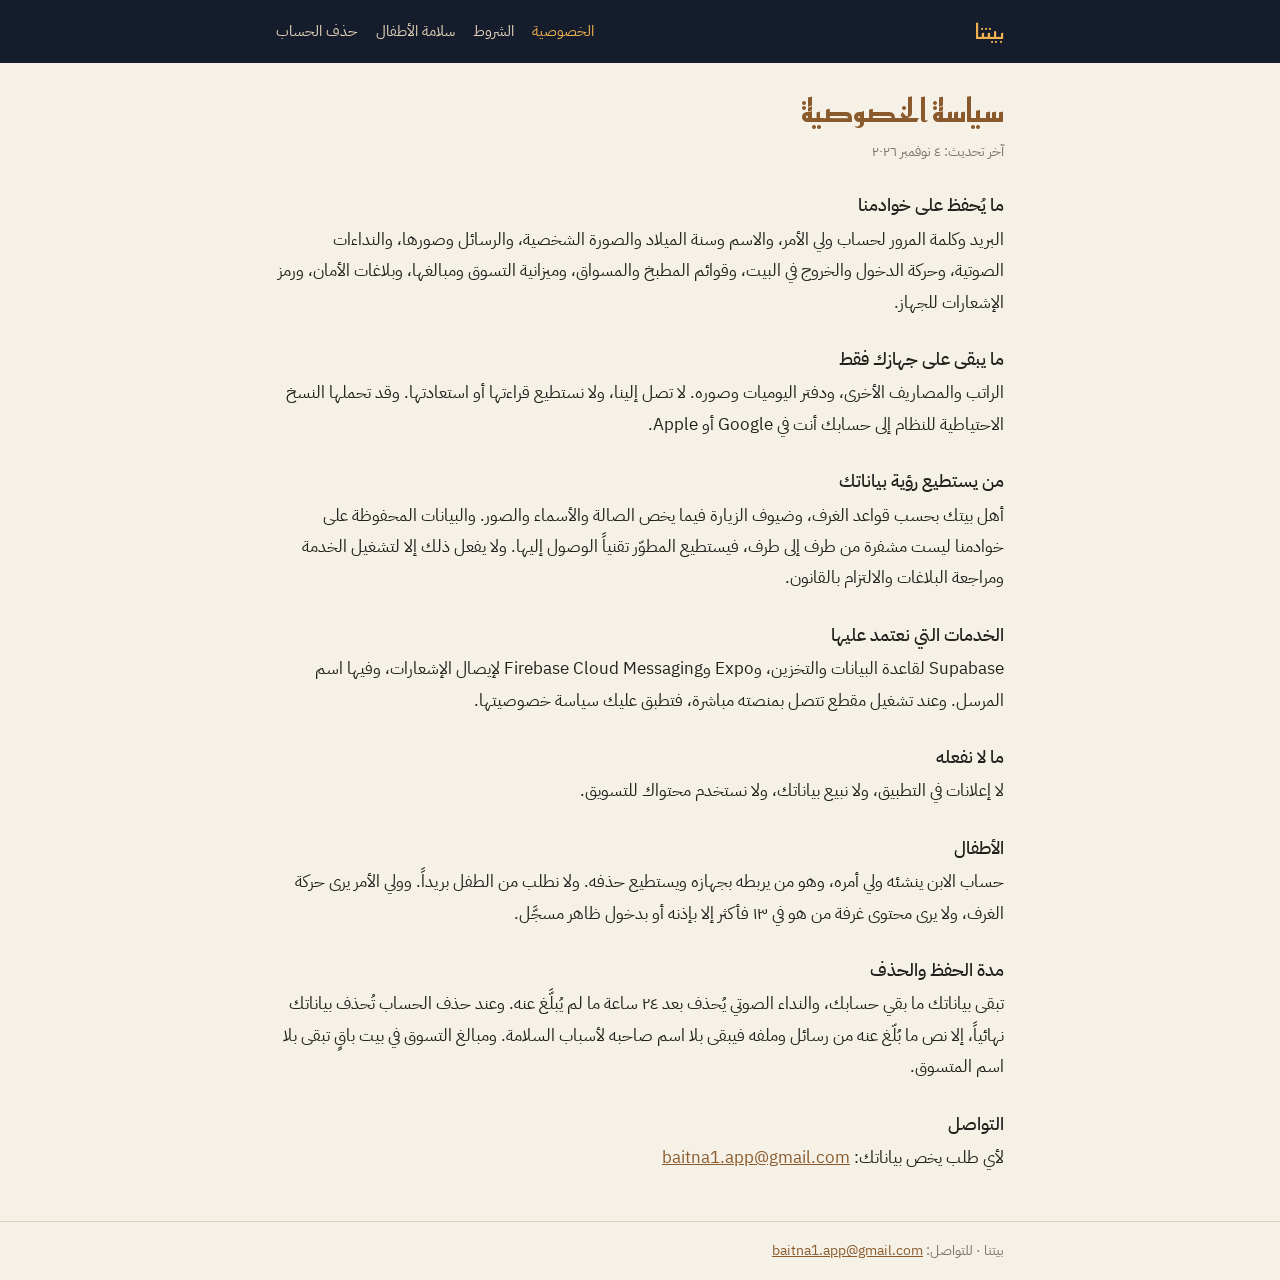
==== privacy.html @ edf4d3f1 "Add the public web pages built from the legal texts Co-Authored-By: Claude Opus 5.5 <noreply@anthrop" ====
<!doctype html>
<html lang="ar" dir="rtl">
<head>
<meta charset="utf-8">
<meta name="viewport" content="width=device-width, initial-scale=1">
<title>سياسة الخصوصية · بيتنا</title>
<meta name="description" content="ما يحفظه تطبيق بيتنا من بيانات ومن يراها وكيف تُحذف.">
<link rel="icon" href="favicon.png">
<link rel="stylesheet" href="style.css">
</head>
<body>
<header class="top"><nav class="top-in" aria-label="الصفحات"><a href="index.html" class="brand">بيتنا</a><a href="privacy.html" aria-current="page">الخصوصية</a><a href="terms.html">الشروط</a><a href="child-safety.html">سلامة الأطفال</a><a href="delete-account.html">حذف الحساب</a></nav></header>

<main>
<h1>سياسة الخصوصية</h1><p class="date">آخر تحديث: ٤ نوفمبر ٢٠٢٦</p>
<section><h2>ما يُحفظ على خوادمنا</h2><p>البريد وكلمة المرور لحساب ولي الأمر، والاسم وسنة الميلاد والصورة الشخصية، والرسائل وصورها، والنداءات الصوتية، وحركة الدخول والخروج في البيت، وقوائم المطبخ والمسواق، وميزانية التسوق ومبالغها، وبلاغات الأمان، ورمز الإشعارات للجهاز.</p></section>
<section><h2>ما يبقى على جهازك فقط</h2><p>الراتب والمصاريف الأخرى، ودفتر اليوميات وصوره. لا تصل إلينا، ولا نستطيع قراءتها أو استعادتها. وقد تحملها النسخ الاحتياطية للنظام إلى حسابك أنت في Google أو Apple.</p></section>
<section><h2>من يستطيع رؤية بياناتك</h2><p>أهل بيتك بحسب قواعد الغرف، وضيوف الزيارة فيما يخص الصالة والأسماء والصور. والبيانات المحفوظة على خوادمنا ليست مشفرة من طرف إلى طرف، فيستطيع المطوّر تقنياً الوصول إليها. ولا يفعل ذلك إلا لتشغيل الخدمة ومراجعة البلاغات والالتزام بالقانون.</p></section>
<section><h2>الخدمات التي نعتمد عليها</h2><p>Supabase لقاعدة البيانات والتخزين، وExpo وFirebase Cloud Messaging لإيصال الإشعارات، وفيها اسم المرسل. وعند تشغيل مقطع تتصل بمنصته مباشرة، فتطبق عليك سياسة خصوصيتها.</p></section>
<section><h2>ما لا نفعله</h2><p>لا إعلانات في التطبيق، ولا نبيع بياناتك، ولا نستخدم محتواك للتسويق.</p></section>
<section><h2>الأطفال</h2><p>حساب الابن ينشئه ولي أمره، وهو من يربطه بجهازه ويستطيع حذفه. ولا نطلب من الطفل بريداً. وولي الأمر يرى حركة الغرف، ولا يرى محتوى غرفة من هو في ١٣ فأكثر إلا بإذنه أو بدخول ظاهر مسجَّل.</p></section>
<section><h2>مدة الحفظ والحذف</h2><p>تبقى بياناتك ما بقي حسابك، والنداء الصوتي يُحذف بعد ٢٤ ساعة ما لم يُبلَّغ عنه. وعند حذف الحساب تُحذف بياناتك نهائياً، إلا نص ما بُلّغ عنه من رسائل وملفه فيبقى بلا اسم صاحبه لأسباب السلامة. ومبالغ التسوق في بيت باقٍ تبقى بلا اسم المتسوق.</p></section>
<section><h2>التواصل</h2><p>لأي طلب يخص بياناتك: <a href="mailto:baitna1.app@gmail.com">baitna1.app@gmail.com</a></p></section>
</main>
<footer><div>بيتنا · للتواصل: <a href="mailto:baitna1.app@gmail.com">baitna1.app@gmail.com</a></div></footer>
</body>
</html>
---- style.css ----
@font-face{font-family:Reem;src:url(fonts/ReemKufi_500Medium.ttf);font-display:swap}
@font-face{font-family:Plex;src:url(fonts/IBMPlexSansArabic_400Regular.ttf);font-display:swap}
@font-face{font-family:Plex;font-weight:500;src:url(fonts/IBMPlexSansArabic_500Medium.ttf);font-display:swap}
:root{--dusk:#151C2C;--brick:#B0763E;--brick-dark:#8A5A2C;--wall:#E4D3B8;--lamp:#F0B24E;--ink:#20201D;--soft:#5E5A52;--faint:#7B766A;--paper:#F6F1E7;--paper2:#EDE5D6;--line:#DCD1BC}
*{box-sizing:border-box}
html{-webkit-text-size-adjust:100%}
body{margin:0;background:var(--paper);color:var(--ink);font:400 17px/1.85 Plex,system-ui,sans-serif}
a{color:var(--brick-dark)}
a:focus-visible{outline:2px solid var(--brick);outline-offset:2px}
.top{background:var(--dusk);color:var(--wall)}
.top-in{max-width:760px;margin:auto;padding:12px 16px;display:flex;flex-wrap:wrap;gap:4px 18px;align-items:center}
.top a{color:var(--wall);text-decoration:none;font-size:15px;padding:4px 0}
.top a[aria-current]{color:var(--lamp)}
.top a.brand{font:500 21px Reem,serif;color:var(--lamp);margin-inline-end:auto}
main{max-width:760px;margin:auto;padding:28px 16px 48px}
h1{font:500 32px/1.3 Reem,serif;color:var(--brick-dark);margin:0 0 6px}
h2{font-size:18px;font-weight:500;margin:0 0 2px}
section{margin-top:24px}
p{margin:0}
ol,ul{margin:6px 0 0;padding-inline-start:24px}
.date{color:var(--faint);font-size:14px}
.hero{background:var(--dusk);color:var(--wall)}
.hero-in{max-width:760px;margin:auto;padding:36px 16px 40px;display:flex;gap:24px;align-items:center;flex-wrap:wrap}
.hero img{width:112px;height:112px;border-radius:24px}
.hero h1{color:var(--lamp);font-size:44px;margin:0}
.hero p{font-size:19px;max-width:30em}
.rooms{display:grid;grid-template-columns:repeat(auto-fit,minmax(220px,1fr));gap:12px;margin-top:20px}
.room{background:var(--paper2);border-radius:14px;padding:14px 16px}
.room h2{color:var(--brick-dark)}
.room p{font-size:15.5px;line-height:1.7;color:var(--soft)}
.note{background:var(--paper2);border-radius:14px;padding:14px 16px;margin-top:24px;color:var(--soft);font-size:15.5px}
footer{border-top:1px solid var(--line);color:var(--faint);font-size:14px}
footer div{max-width:760px;margin:auto;padding:16px}
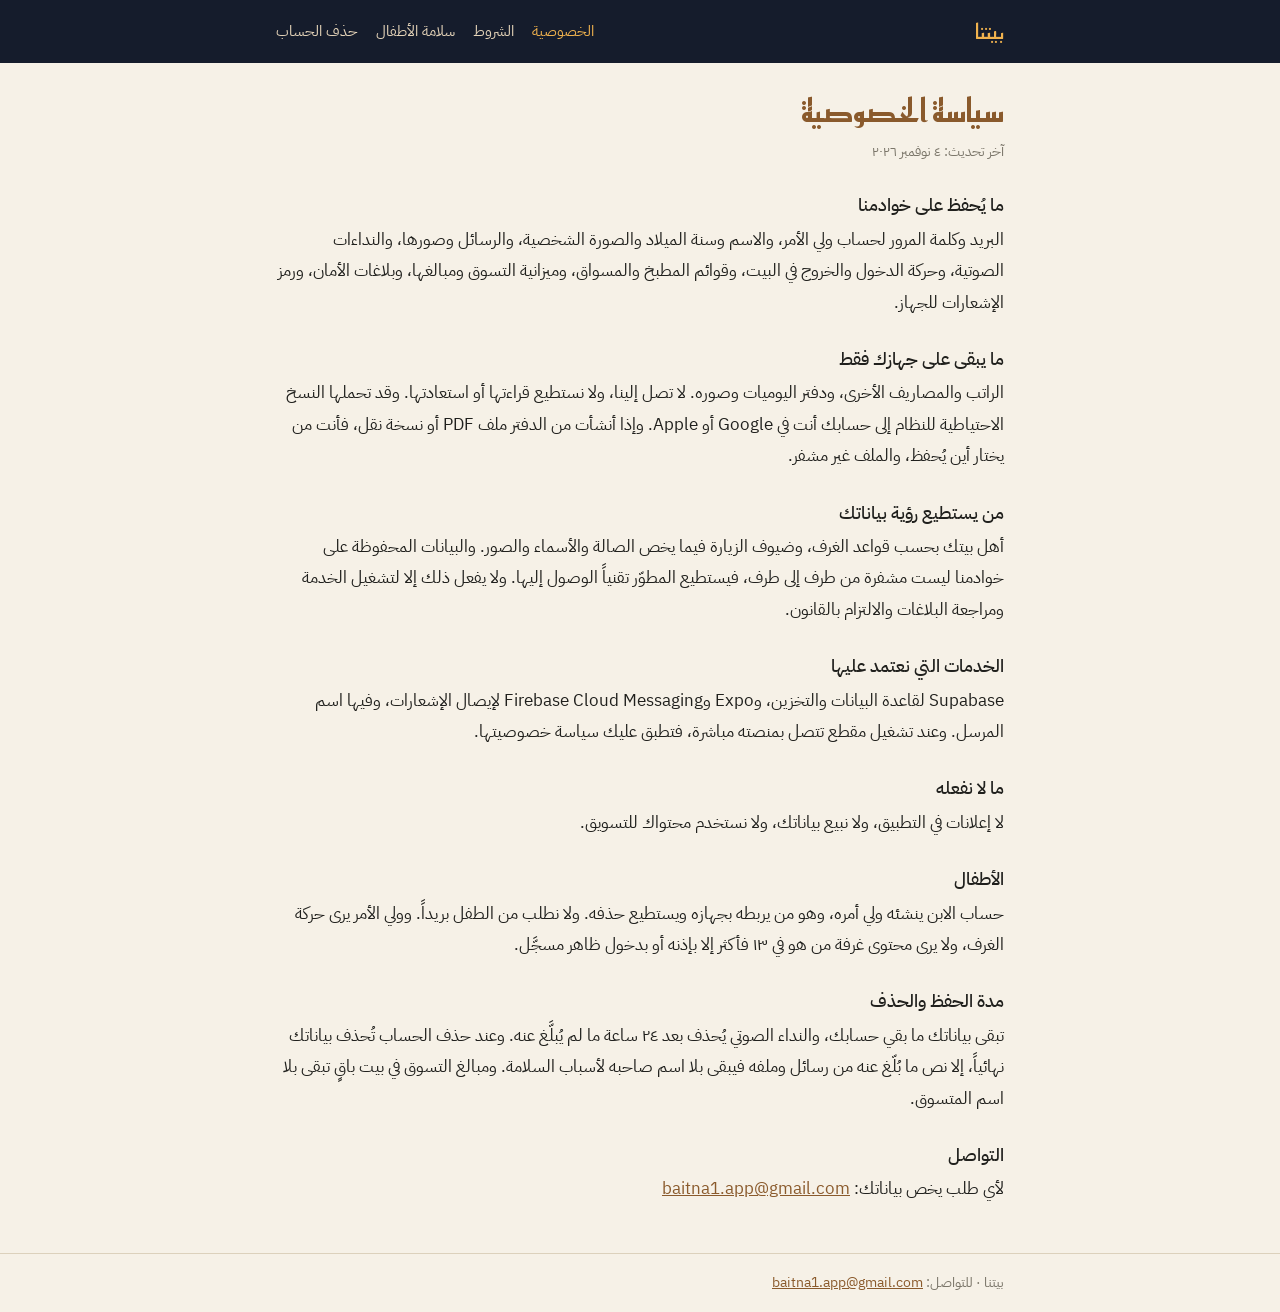
==== commit f53ce5eb: "Let the diary be printed, saved as PDF and moved to a new phone Co-Authored-By: Claude Opus 5.5 <nor" ====
--- a/privacy.html
+++ b/privacy.html
@@ -14,7 +14,7 @@
 <main>
 <h1>سياسة الخصوصية</h1><p class="date">آخر تحديث: ٤ نوفمبر ٢٠٢٦</p>
 <section><h2>ما يُحفظ على خوادمنا</h2><p>البريد وكلمة المرور لحساب ولي الأمر، والاسم وسنة الميلاد والصورة الشخصية، والرسائل وصورها، والنداءات الصوتية، وحركة الدخول والخروج في البيت، وقوائم المطبخ والمسواق، وميزانية التسوق ومبالغها، وبلاغات الأمان، ورمز الإشعارات للجهاز.</p></section>
-<section><h2>ما يبقى على جهازك فقط</h2><p>الراتب والمصاريف الأخرى، ودفتر اليوميات وصوره. لا تصل إلينا، ولا نستطيع قراءتها أو استعادتها. وقد تحملها النسخ الاحتياطية للنظام إلى حسابك أنت في Google أو Apple.</p></section>
+<section><h2>ما يبقى على جهازك فقط</h2><p>الراتب والمصاريف الأخرى، ودفتر اليوميات وصوره. لا تصل إلينا، ولا نستطيع قراءتها أو استعادتها. وقد تحملها النسخ الاحتياطية للنظام إلى حسابك أنت في Google أو Apple. وإذا أنشأت من الدفتر ملف PDF أو نسخة نقل، فأنت من يختار أين يُحفظ، والملف غير مشفر.</p></section>
 <section><h2>من يستطيع رؤية بياناتك</h2><p>أهل بيتك بحسب قواعد الغرف، وضيوف الزيارة فيما يخص الصالة والأسماء والصور. والبيانات المحفوظة على خوادمنا ليست مشفرة من طرف إلى طرف، فيستطيع المطوّر تقنياً الوصول إليها. ولا يفعل ذلك إلا لتشغيل الخدمة ومراجعة البلاغات والالتزام بالقانون.</p></section>
 <section><h2>الخدمات التي نعتمد عليها</h2><p>Supabase لقاعدة البيانات والتخزين، وExpo وFirebase Cloud Messaging لإيصال الإشعارات، وفيها اسم المرسل. وعند تشغيل مقطع تتصل بمنصته مباشرة، فتطبق عليك سياسة خصوصيتها.</p></section>
 <section><h2>ما لا نفعله</h2><p>لا إعلانات في التطبيق، ولا نبيع بياناتك، ولا نستخدم محتواك للتسويق.</p></section>
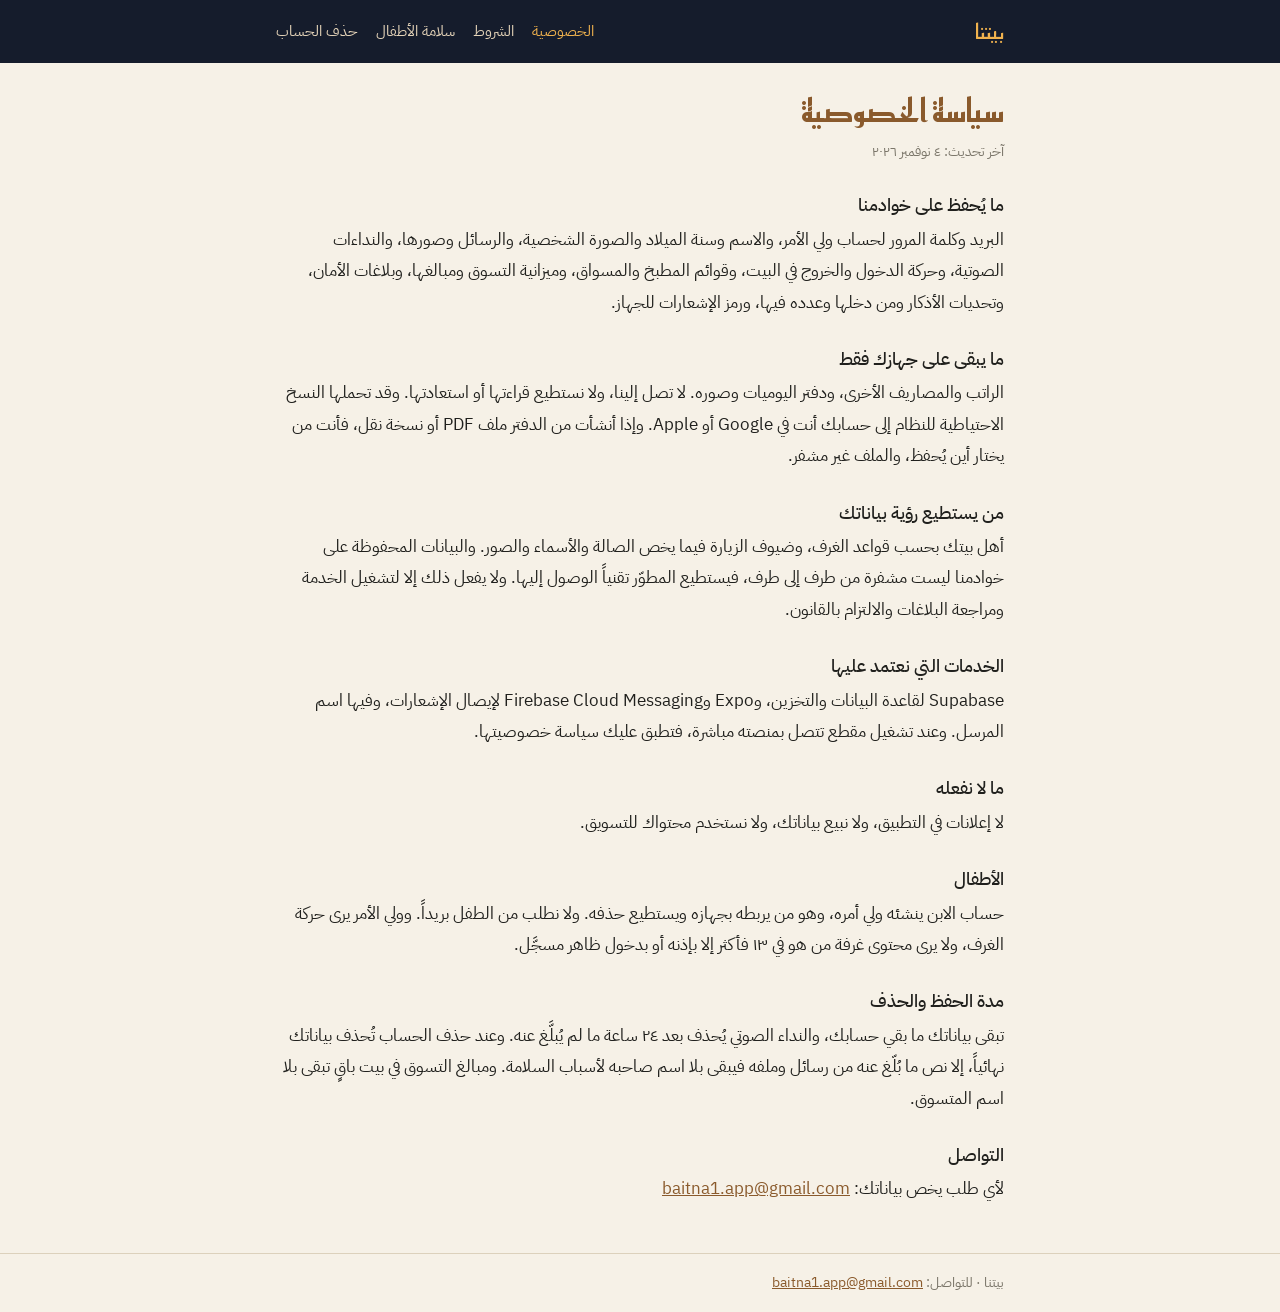
==== commit eea11887: "Add the adhkar challenge and let guardians hide hall movement lines The musalla is a new room type h" ====
--- a/privacy.html
+++ b/privacy.html
@@ -13,7 +13,7 @@
 
 <main>
 <h1>سياسة الخصوصية</h1><p class="date">آخر تحديث: ٤ نوفمبر ٢٠٢٦</p>
-<section><h2>ما يُحفظ على خوادمنا</h2><p>البريد وكلمة المرور لحساب ولي الأمر، والاسم وسنة الميلاد والصورة الشخصية، والرسائل وصورها، والنداءات الصوتية، وحركة الدخول والخروج في البيت، وقوائم المطبخ والمسواق، وميزانية التسوق ومبالغها، وبلاغات الأمان، ورمز الإشعارات للجهاز.</p></section>
+<section><h2>ما يُحفظ على خوادمنا</h2><p>البريد وكلمة المرور لحساب ولي الأمر، والاسم وسنة الميلاد والصورة الشخصية، والرسائل وصورها، والنداءات الصوتية، وحركة الدخول والخروج في البيت، وقوائم المطبخ والمسواق، وميزانية التسوق ومبالغها، وبلاغات الأمان، وتحديات الأذكار ومن دخلها وعدده فيها، ورمز الإشعارات للجهاز.</p></section>
 <section><h2>ما يبقى على جهازك فقط</h2><p>الراتب والمصاريف الأخرى، ودفتر اليوميات وصوره. لا تصل إلينا، ولا نستطيع قراءتها أو استعادتها. وقد تحملها النسخ الاحتياطية للنظام إلى حسابك أنت في Google أو Apple. وإذا أنشأت من الدفتر ملف PDF أو نسخة نقل، فأنت من يختار أين يُحفظ، والملف غير مشفر.</p></section>
 <section><h2>من يستطيع رؤية بياناتك</h2><p>أهل بيتك بحسب قواعد الغرف، وضيوف الزيارة فيما يخص الصالة والأسماء والصور. والبيانات المحفوظة على خوادمنا ليست مشفرة من طرف إلى طرف، فيستطيع المطوّر تقنياً الوصول إليها. ولا يفعل ذلك إلا لتشغيل الخدمة ومراجعة البلاغات والالتزام بالقانون.</p></section>
 <section><h2>الخدمات التي نعتمد عليها</h2><p>Supabase لقاعدة البيانات والتخزين، وExpo وFirebase Cloud Messaging لإيصال الإشعارات، وفيها اسم المرسل. وعند تشغيل مقطع تتصل بمنصته مباشرة، فتطبق عليك سياسة خصوصيتها.</p></section>
